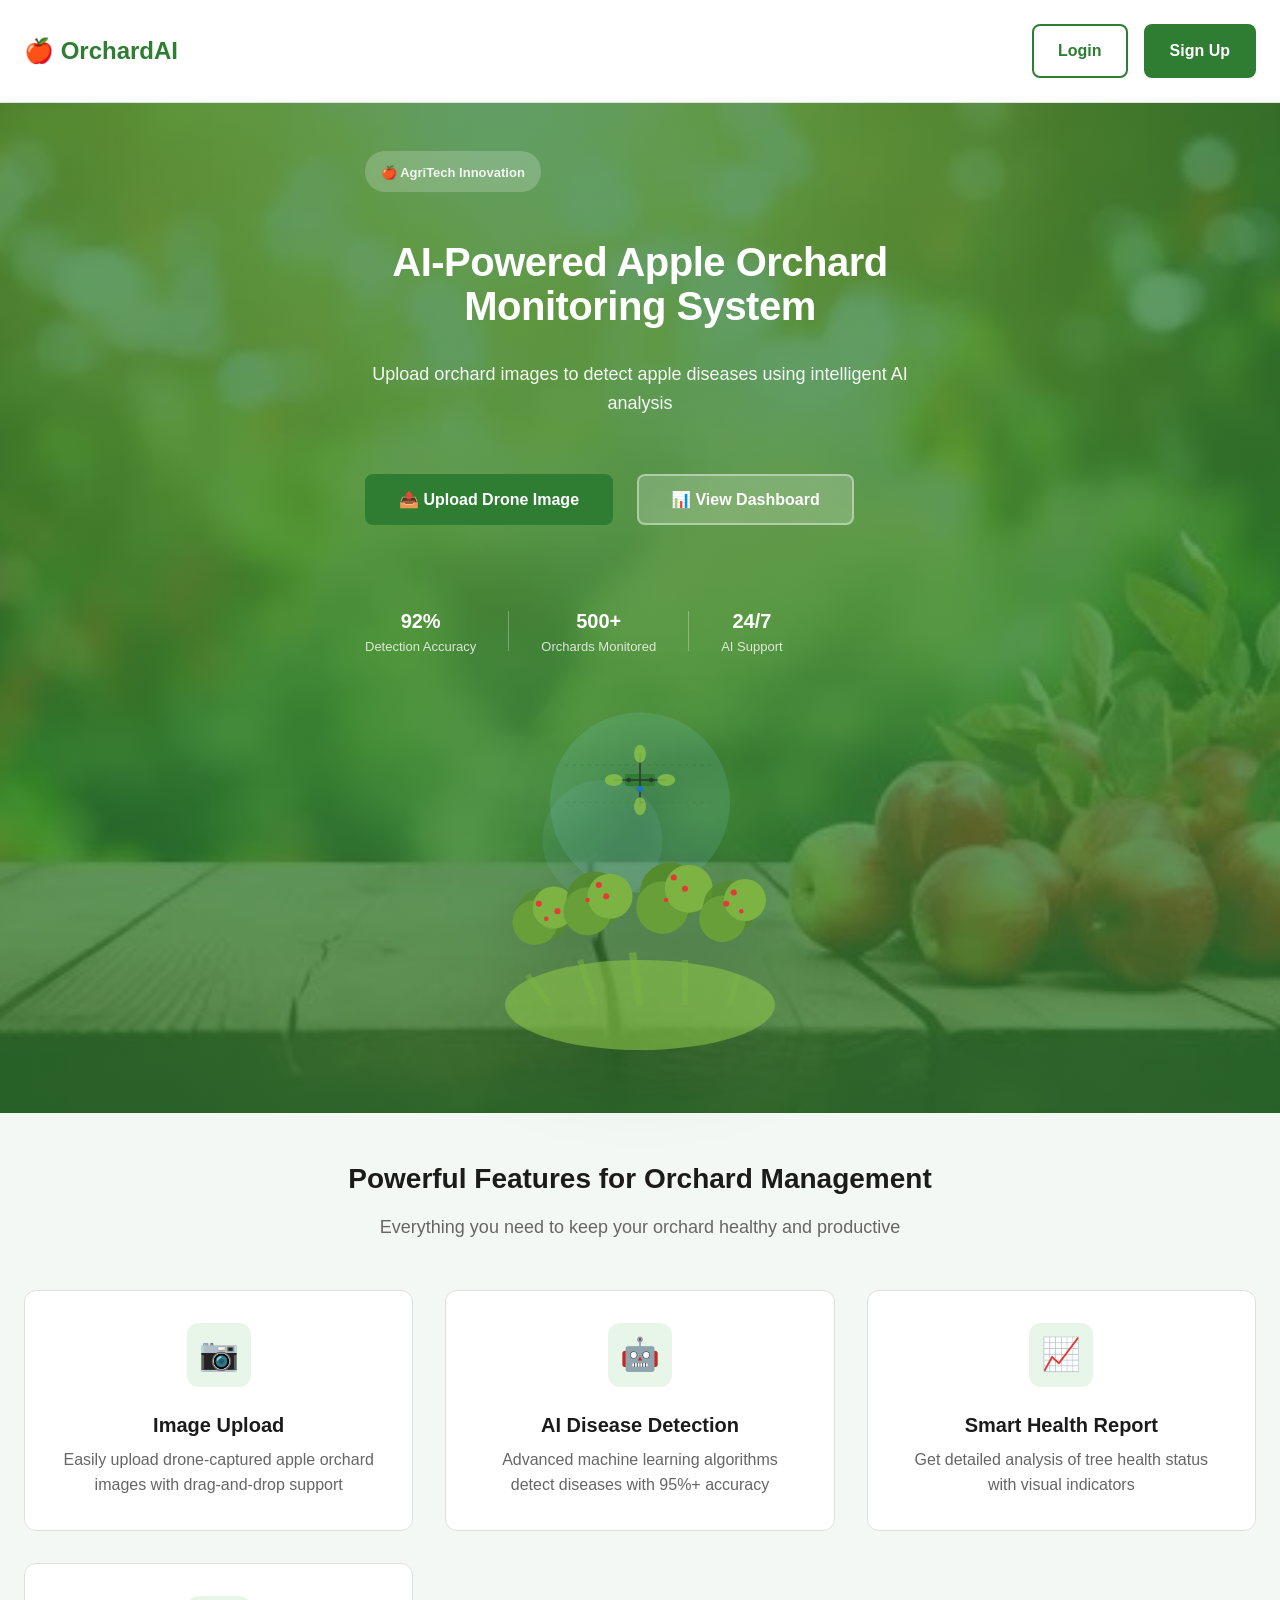
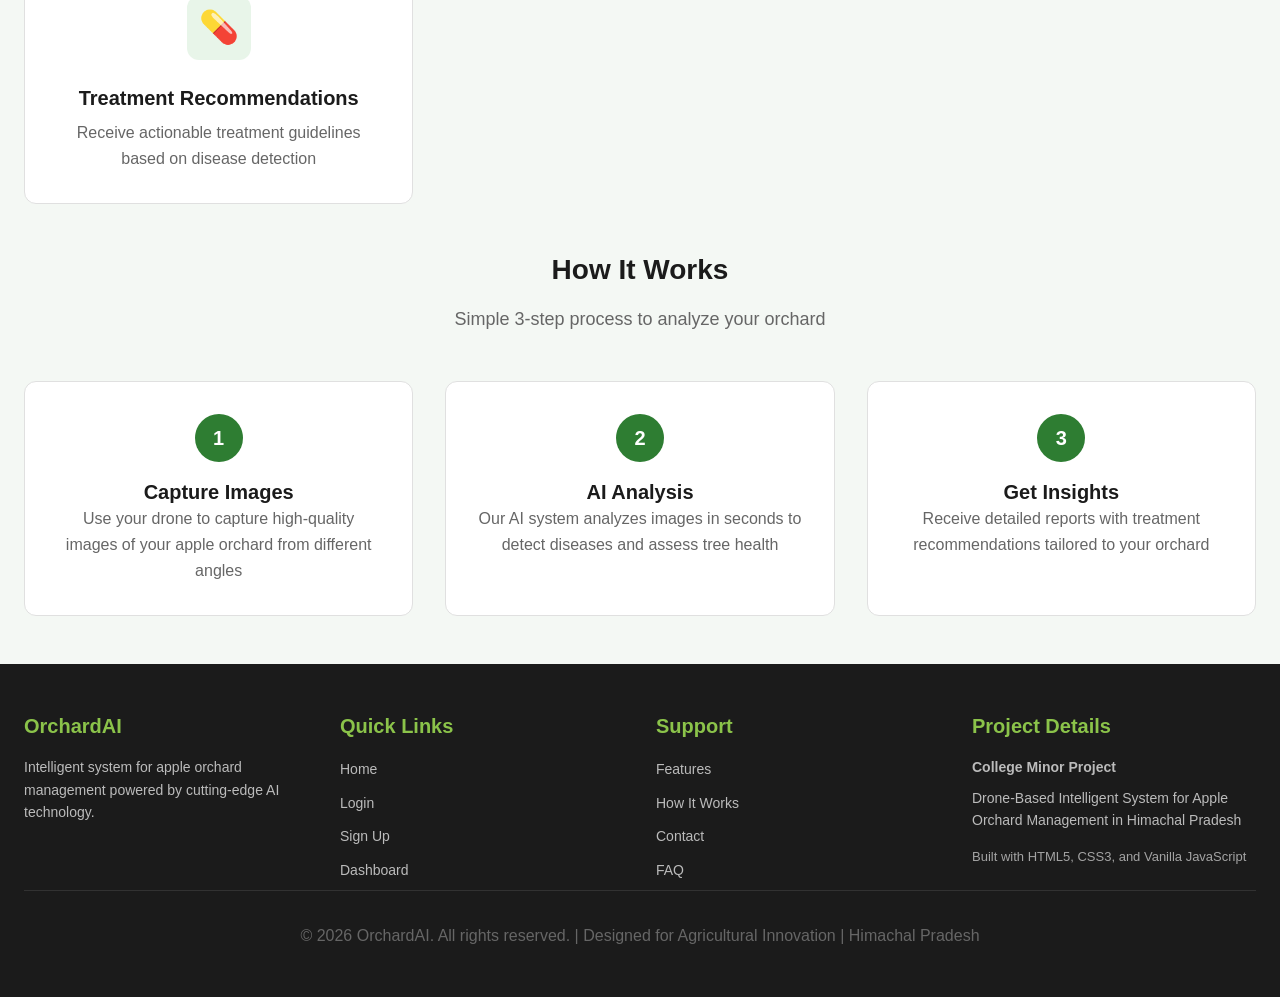
==== frontend/index.html @ b38daec4 "Add files via upload" ====
<!DOCTYPE html>
<html lang="en">
<head>
    <meta charset="UTF-8">
    <meta name="viewport" content="width=device-width, initial-scale=1.0">
    <title>OrchardAI - AI-Powered Apple Orchard Monitoring</title>
    <link rel="stylesheet" href="css/style.css">
</head>
<body>
    <!-- NAVBAR -->
    <nav class="navbar">
        <div class="navbar-content">
            <div class="navbar-brand">
                🍎 OrchardAI
            </div>
            <div class="nav-auth">
                <a href="login.html" class="btn btn-outline">Login</a>
                <a href="signup.html" class="btn btn-primary">Sign Up</a>
            </div>
        </div>
    </nav>

    <!-- HERO SECTION -->
   <section class="hero">
        
        <div class="hero-content container">
            <!-- Left Content -->
            <div class="flex-col gap-4" style="flex: 1; max-width: 550px;">
                <div style="display: inline-block; background-color: rgba(255,255,255,0.2); padding: 8px 16px; border-radius: 20px; width: fit-content; margin-bottom: var(--spacing-2);">
                    <span style="color: rgba(255,255,255,0.9); font-size: 13px; font-weight: 600;">🍎 AgriTech Innovation</span>
                </div>
                
                <h1 style="color: var(--white); line-height: 1.1;">AI-Powered Apple Orchard Monitoring System</h1>
                
                <p style="color: rgba(255,255,255,0.95); font-size: 18px; line-height: 1.6;">Upload orchard images to detect apple diseases using intelligent AI analysis</p>
                
                <div class="hero-buttons" style="justify-content: flex-start; margin-top: var(--spacing-3);">
                    <button class="btn btn-primary" style="padding: 14px 32px; font-size: 16px; gap: 8px; display: flex; align-items: center;" data-action="upload-hero">
                        📤 Upload Drone Image
                    </button>
                    <button class="btn" style="background-color: rgba(255,255,255,0.2); border-color: rgba(255,255,255,0.4); color: var(--white); padding: 14px 32px; font-size: 16px; gap: 8px; display: flex; align-items: center;" data-action="dashboard-hero">
                        📊 View Dashboard
                    </button>
                </div>

                <!-- Trust indicators -->
                <div style="margin-top: var(--spacing-6); display: flex; align-items: center; gap: var(--spacing-4);">
                    <div style="display: flex; flex-direction: column;">
                        <span style="color: var(--white); font-weight: 700; font-size: 20px;">92%</span>
                        <span style="color: rgba(255,255,255,0.8); font-size: 13px;">Detection Accuracy</span>
                    </div>
                    <div style="width: 1px; height: 40px; background-color: rgba(255,255,255,0.3);"></div>
                    <div style="display: flex; flex-direction: column;">
                        <span style="color: var(--white); font-weight: 700; font-size: 20px;">500+</span>
                        <span style="color: rgba(255,255,255,0.8); font-size: 13px;">Orchards Monitored</span>
                    </div>
                    <div style="width: 1px; height: 40px; background-color: rgba(255,255,255,0.3);"></div>
                    <div style="display: flex; flex-direction: column;">
                        <span style="color: var(--white); font-weight: 700; font-size: 20px;">24/7</span>
                        <span style="color: rgba(255,255,255,0.8); font-size: 13px;">AI Support</span>
                    </div>
                </div>
            </div>

            <!-- Right - Drone Orchard Image -->
            <div style="flex: 1; position: relative; height: 500px; display: flex; align-items: center; justify-content: center;">
                <svg viewBox="0 0 400 500" style="width: 100%; height: 100%; max-height: 500px; filter: drop-shadow(0 20px 40px rgba(0,0,0,0.2));">
                    <!-- Background circles for depth -->
                    <circle cx="200" cy="150" r="120" fill="#87CEEB" opacity="0.15"/>
                    <circle cx="150" cy="200" r="80" fill="#87CEEB" opacity="0.1"/>
                    
                    <!-- Orchard terrain -->
                    <ellipse cx="200" cy="420" rx="180" ry="60" fill="#8BC34A" opacity="0.6"/>
                    
                    <!-- Orchard rows (perspective) -->
                    <line x1="50" y1="380" x2="80" y2="420" stroke="#7CB342" stroke-width="8" opacity="0.5"/>
                    <line x1="120" y1="360" x2="140" y2="420" stroke="#7CB342" stroke-width="8" opacity="0.5"/>
                    <line x1="190" y1="350" x2="200" y2="420" stroke="#7CB342" stroke-width="10" opacity="0.6"/>
                    <line x1="260" y1="360" x2="260" y2="420" stroke="#7CB342" stroke-width="8" opacity="0.5"/>
                    <line x1="330" y1="380" x2="320" y2="420" stroke="#7CB342" stroke-width="8" opacity="0.5"/>
                    
                    <!-- Apple trees -->
                    <circle cx="70" cy="300" r="35" fill="#558B2F" opacity="0.8"/>
                    <circle cx="60" cy="310" r="30" fill="#689F38"/>
                    <circle cx="85" cy="290" r="28" fill="#7CB342"/>
                    
                    <circle cx="140" cy="280" r="38" fill="#558B2F" opacity="0.9"/>
                    <circle cx="130" cy="295" r="32" fill="#689F38"/>
                    <circle cx="160" cy="275" r="30" fill="#7CB342"/>
                    
                    <circle cx="240" cy="270" r="40" fill="#558B2F"/>
                    <circle cx="230" cy="290" r="35" fill="#689F38"/>
                    <circle cx="265" cy="265" r="32" fill="#7CB342"/>
                    
                    <circle cx="320" cy="290" r="36" fill="#558B2F" opacity="0.85"/>
                    <circle cx="310" cy="305" r="31" fill="#689F38"/>
                    <circle cx="340" cy="280" r="28" fill="#7CB342"/>
                    
                    <!-- Apples on trees -->
                    <circle cx="65" cy="285" r="4" fill="#E53935"/>
                    <circle cx="90" cy="295" r="4" fill="#E53935"/>
                    <circle cx="75" cy="305" r="3" fill="#E53935"/>
                    <circle cx="145" cy="260" r="4" fill="#E53935"/>
                    <circle cx="155" cy="275" r="4" fill="#E53935"/>
                    <circle cx="130" cy="280" r="3" fill="#E53935"/>
                    <circle cx="245" cy="250" r="4" fill="#E53935"/>
                    <circle cx="260" cy="265" r="4" fill="#E53935"/>
                    <circle cx="235" cy="280" r="3" fill="#E53935"/>
                    <circle cx="325" cy="270" r="4" fill="#E53935"/>
                    <circle cx="315" cy="285" r="4" fill="#E53935"/>
                    <circle cx="335" cy="295" r="3" fill="#E53935"/>
                    
                    <!-- Drone -->
                    <g transform="translate(200, 120)">
                        <!-- Drone body -->
                        <rect x="-20" y="-8" width="40" height="16" fill="#2E7D32" rx="4"/>
                        <circle cx="-15" cy="0" r="3" fill="#333"/>
                        <circle cx="15" cy="0" r="3" fill="#333"/>
                        
                        <!-- Propeller arms -->
                        <line x1="-35" y1="0" x2="35" y2="0" stroke="#333" stroke-width="2"/>
                        <line x1="0" y1="-35" x2="0" y2="35" stroke="#333" stroke-width="2"/>
                        
                        <!-- Propellers -->
                        <ellipse cx="-35" cy="0" rx="12" ry="8" fill="#8BC34A" opacity="0.8"/>
                        <ellipse cx="35" cy="0" rx="12" ry="8" fill="#8BC34A" opacity="0.8"/>
                        <ellipse cx="0" cy="-35" rx="8" ry="12" fill="#8BC34A" opacity="0.8"/>
                        <ellipse cx="0" cy="35" rx="8" ry="12" fill="#8BC34A" opacity="0.8"/>
                        
                        <!-- Camera -->
                        <circle cx="0" cy="12" r="4" fill="#1976D2"/>
                    </g>
                    
                    <!-- Drone scan lines -->
                    <line x1="100" y1="100" x2="300" y2="100" stroke="#2E7D32" stroke-width="2" opacity="0.3" stroke-dasharray="5,5"/>
                    <line x1="100" y1="150" x2="300" y2="150" stroke="#2E7D32" stroke-width="2" opacity="0.2" stroke-dasharray="5,5"/>
                </svg>
            </div>
        </div>
    </section>

    <!-- FEATURES SECTION -->
    <section class="container">
        <div style="text-align: center; margin-bottom: var(--spacing-6); margin-top: var(--spacing-6);">
            <h2>Powerful Features for Orchard Management</h2>
            <p style="margin-top: var(--spacing-2); font-size: 18px;">Everything you need to keep your orchard healthy and productive</p>
        </div>

        <div class="features-grid">
            <div class="card feature-card">
                <div class="feature-icon">📷</div>
                <h3>Image Upload</h3>
                <p>Easily upload drone-captured apple orchard images with drag-and-drop support</p>
            </div>

            <div class="card feature-card">
                <div class="feature-icon">🤖</div>
                <h3>AI Disease Detection</h3>
                <p>Advanced machine learning algorithms detect diseases with 95%+ accuracy</p>
            </div>

            <div class="card feature-card">
                <div class="feature-icon">📈</div>
                <h3>Smart Health Report</h3>
                <p>Get detailed analysis of tree health status with visual indicators</p>
            </div>

            <div class="card feature-card">
                <div class="feature-icon">💊</div>
                <h3>Treatment Recommendations</h3>
                <p>Receive actionable treatment guidelines based on disease detection</p>
            </div>
        </div>
    </section>

    <!-- HOW IT WORKS SECTION -->
    <section class="container" style="margin: var(--spacing-6) 0;">
        <div style="text-align: center; margin-bottom: var(--spacing-6);">
            <h2>How It Works</h2>
            <p style="margin-top: var(--spacing-2); font-size: 18px;">Simple 3-step process to analyze your orchard</p>
        </div>

        <div class="steps-container">
            <div class="step-card card">
                <div class="step-number">1</div>
                <h3>Capture Images</h3>
                <p>Use your drone to capture high-quality images of your apple orchard from different angles</p>
            </div>

            <div class="step-card card">
                <div class="step-number">2</div>
                <h3>AI Analysis</h3>
                <p>Our AI system analyzes images in seconds to detect diseases and assess tree health</p>
            </div>

            <div class="step-card card">
                <div class="step-number">3</div>
                <h3>Get Insights</h3>
                <p>Receive detailed reports with treatment recommendations tailored to your orchard</p>
            </div>
        </div>
    </section>

    <!-- FOOTER -->
    <footer>
        <div class="footer-content">
            <div class="footer-section">
                <h3>OrchardAI</h3>
                <p>Intelligent system for apple orchard management powered by cutting-edge AI technology.</p>
            </div>

            <div class="footer-section">
                <h3>Quick Links</h3>
                <ul class="footer-links">
                    <li><a href="index.html">Home</a></li>
                    <li><a href="login.html">Login</a></li>
                    <li><a href="signup.html">Sign Up</a></li>
                    <li><a href="dashboard.html">Dashboard</a></li>
                </ul>
            </div>

            <div class="footer-section">
                <h3>Support</h3>
                <ul class="footer-links">
                    <li><a href="#features">Features</a></li>
                    <li><a href="#how-it-works">How It Works</a></li>
                    <li><a href="#contact">Contact</a></li>
                    <li><a href="#faq">FAQ</a></li>
                </ul>
            </div>

            <div class="footer-section">
                <h3>Project Details</h3>
                <p><strong>College Minor Project</strong></p>
                <p style="font-size: 14px; margin-top: var(--spacing-1);">Drone-Based Intelligent System for Apple Orchard Management in Himachal Pradesh</p>
                <p style="font-size: 13px; margin-top: var(--spacing-2); color: rgba(255, 255, 255, 0.6);">Built with HTML5, CSS3, and Vanilla JavaScript</p>
            </div>
        </div>

        <div class="footer-bottom">
            <p>&copy; 2026 OrchardAI. All rights reserved. | Designed for Agricultural Innovation | Himachal Pradesh</p>
        </div>
    </footer>

    <script src="js/app.js"></script>
</body>
</html>
---- frontend/css/style.css ----
/* ========================================
   ORCHARD AI - DESIGN SYSTEM
   ======================================== */

/* Color Variables */
:root {
  --primary-green: #2E7D32;
  --accent-green: #8BC34A;
  --background: #F4F8F4;
  --alert-red: #E53935;
  --white: #FFFFFF;
  --text-dark: #1B1B1B;
  --text-gray: #666666;
  --border-gray: #E0E0E0;
  --light-gray: #F9F9F9;
}

/* Spacing Grid (8px) */
:root {
  --spacing-0: 0;
  --spacing-1: 8px;
  --spacing-2: 16px;
  --spacing-3: 24px;
  --spacing-4: 32px;
  --spacing-5: 40px;
  --spacing-6: 48px;
}

/* ========================================
   RESET & BASE STYLES
   ======================================== */

* {
  margin: 0;
  padding: 0;
  box-sizing: border-box;
}

html {
  scroll-behavior: smooth;
}

body {
  font-family: 'Poppins', -apple-system, BlinkMacSystemFont, 'Segoe UI', sans-serif;
  color: var(--text-dark);
  background-color: var(--background);
  line-height: 1.6;
  font-size: 16px;
}

/* Typography */
h1 {
  font-size: 40px;
  font-weight: 700;
  line-height: 1.2;
  letter-spacing: -0.5px;
}

h2 {
  font-size: 28px;
  font-weight: 700;
  line-height: 1.3;
}

h3 {
  font-size: 20px;
  font-weight: 600;
  line-height: 1.4;
}

p {
  font-size: 16px;
  line-height: 1.6;
  color: var(--text-gray);
}

a {
  text-decoration: none;
  color: var(--primary-green);
  transition: all 0.3s ease;
}

a:hover {
  color: var(--accent-green);
}

/* ========================================
   CONTAINER & LAYOUT
   ======================================== */

.container {
  max-width: 1440px;
  margin: 0 auto;
  padding: 0 var(--spacing-3);
}

.flex {
  display: flex;
}

.flex-center {
  display: flex;
  align-items: center;
  justify-content: center;
}

.flex-between {
  display: flex;
  align-items: center;
  justify-content: space-between;
}

.flex-col {
  display: flex;
  flex-direction: column;
}

.gap-1 { gap: var(--spacing-1); }
.gap-2 { gap: var(--spacing-2); }
.gap-3 { gap: var(--spacing-3); }
.gap-4 { gap: var(--spacing-4); }

.mt-1 { margin-top: var(--spacing-1); }
.mt-2 { margin-top: var(--spacing-2); }
.mt-3 { margin-top: var(--spacing-3); }
.mt-4 { margin-top: var(--spacing-4); }
.mt-5 { margin-top: var(--spacing-5); }
.mt-6 { margin-top: var(--spacing-6); }

.mb-1 { margin-bottom: var(--spacing-1); }
.mb-2 { margin-bottom: var(--spacing-2); }
.mb-3 { margin-bottom: var(--spacing-3); }
.mb-4 { margin-bottom: var(--spacing-4); }
.mb-5 { margin-bottom: var(--spacing-5); }
.mb-6 { margin-bottom: var(--spacing-6); }

.px-1 { padding: 0 var(--spacing-1); }
.px-2 { padding: 0 var(--spacing-2); }
.px-3 { padding: 0 var(--spacing-3); }
.px-4 { padding: 0 var(--spacing-4); }

.py-1 { padding: var(--spacing-1) 0; }
.py-2 { padding: var(--spacing-2) 0; }
.py-3 { padding: var(--spacing-3) 0; }
.py-4 { padding: var(--spacing-4) 0; }

.p-1 { padding: var(--spacing-1); }
.p-2 { padding: var(--spacing-2); }
.p-3 { padding: var(--spacing-3); }
.p-4 { padding: var(--spacing-4); }

/* ========================================
   BUTTONS
   ======================================== */

.btn {
  display: inline-flex;
  align-items: center;
  justify-content: center;
  padding: 12px 24px;
  border-radius: 8px;
  border: 2px solid transparent;
  font-size: 16px;
  font-weight: 600;
  cursor: pointer;
  transition: all 0.3s ease;
  font-family: 'Poppins', sans-serif;
  text-align: center;
  white-space: nowrap;
}

.btn-primary {
  background-color: var(--primary-green);
  color: var(--white);
  border-color: var(--primary-green);
}

.btn-primary:hover {
  background-color: #1b5e20;
  border-color: #1b5e20;
  transform: translateY(-2px);
  box-shadow: 0 8px 16px rgba(46, 125, 50, 0.2);
}

.btn-outline {
  background-color: transparent;
  color: var(--primary-green);
  border-color: var(--primary-green);
}

.btn-outline:hover {
  background-color: var(--primary-green);
  color: var(--white);
}

.btn-secondary {
  background-color: var(--accent-green);
  color: var(--white);
  border-color: var(--accent-green);
}

.btn-secondary:hover {
  background-color: #7cb342;
  border-color: #7cb342;
}

.btn-danger {
  background-color: var(--alert-red);
  color: var(--white);
  border-color: var(--alert-red);
}

.btn-danger:hover {
  background-color: #c62828;
  border-color: #c62828;
}

.btn-ghost {
  background-color: transparent;
  color: var(--text-dark);
  border-color: transparent;
  font-weight: 500;
}

.btn-ghost:hover {
  background-color: var(--light-gray);
  border-color: var(--border-gray);
}

.btn-small {
  padding: 8px 16px;
  font-size: 14px;
}

.btn-large {
  padding: 16px 32px;
  font-size: 18px;
  width: 100%;
}

.btn:disabled {
  opacity: 0.5;
  cursor: not-allowed;
}

/* ========================================
   NAVBAR
   ======================================== */

.navbar {
  background-color: var(--white);
  border-bottom: 1px solid var(--border-gray);
  padding: var(--spacing-3) 0;
  position: sticky;
  top: 0;
  z-index: 100;
}

.navbar-content {
  display: flex;
  align-items: center;
  justify-content: space-between;
  max-width: 1440px;
  margin: 0 auto;
  padding: 0 var(--spacing-3);
}

.navbar-brand {
  font-size: 24px;
  font-weight: 700;
  color: var(--primary-green);
  display: flex;
  align-items: center;
  gap: var(--spacing-1);
}

.navbar-links {
  display: flex;
  align-items: center;
  gap: var(--spacing-3);
  list-style: none;
}

.navbar-links a {
  color: var(--text-dark);
  font-weight: 500;
  transition: color 0.3s ease;
}

.navbar-links a:hover {
  color: var(--primary-green);
}

.nav-auth {
  display: flex;
  gap: var(--spacing-2);
  align-items: center;
}

.profile-dropdown {
  position: relative;
}

.profile-icon {
  width: 40px;
  height: 40px;
  border-radius: 50%;
  background-color: var(--accent-green);
  color: var(--white);
  display: flex;
  align-items: center;
  justify-content: center;
  font-weight: 600;
  cursor: pointer;
  transition: all 0.3s ease;
}

.profile-icon:hover {
  background-color: var(--primary-green);
}

.dropdown-menu {
  position: absolute;
  top: 100%;
  right: 0;
  background-color: var(--white);
  border: 1px solid var(--border-gray);
  border-radius: 8px;
  min-width: 180px;
  margin-top: var(--spacing-1);
  box-shadow: 0 4px 12px rgba(0, 0, 0, 0.1);
  display: none;
  z-index: 101;
}

.dropdown-menu.active {
  display: block;
}

.dropdown-menu a {
  display: block;
  padding: var(--spacing-2) var(--spacing-3);
  color: var(--text-dark);
  border-bottom: 1px solid var(--border-gray);
  transition: background-color 0.3s ease;
}

.dropdown-menu a:last-child {
  border-bottom: none;
}

.dropdown-menu a:hover {
  background-color: var(--background);
  color: var(--primary-green);
}

/* ========================================
   SIDEBAR
   ======================================== */

.sidebar {
  width: 280px;
  background-color: var(--white);
  border-right: 1px solid var(--border-gray);
  padding: var(--spacing-4) var(--spacing-2);
  min-height: calc(100vh - 70px);
  position: sticky;
  top: 70px;
}

.sidebar-menu {
  list-style: none;
  display: flex;
  flex-direction: column;
  gap: var(--spacing-1);
}

.sidebar-menu a {
  display: flex;
  align-items: center;
  gap: var(--spacing-2);
  padding: var(--spacing-2) var(--spacing-3);
  color: var(--text-dark);
  border-radius: 8px;
  font-weight: 500;
  transition: all 0.3s ease;
}

.sidebar-menu a:hover,
.sidebar-menu a.active {
  background-color: var(--background);
  color: var(--primary-green);
}

.sidebar-menu a.active {
  background-color: #e8f5e9;
  border-left: 3px solid var(--primary-green);
  padding-left: calc(var(--spacing-3) - 3px);
}

/* ========================================
   CARDS
   ======================================== */

.card {
  background-color: var(--white);
  border-radius: 12px;
  border: 1px solid var(--border-gray);
  padding: var(--spacing-3);
  transition: all 0.3s ease;
}

.card:hover {
  box-shadow: 0 8px 24px rgba(0, 0, 0, 0.1);
  transform: translateY(-4px);
}

.card-title {
  font-size: 18px;
  font-weight: 600;
  margin-bottom: var(--spacing-2);
  color: var(--text-dark);
}

.card-content {
  color: var(--text-gray);
}

/* ========================================
   FORMS
   ======================================== */

.form-group {
  display: flex;
  flex-direction: column;
  gap: var(--spacing-1);
  margin-bottom: var(--spacing-3);
}

.form-group label {
  font-weight: 600;
  color: var(--text-dark);
  font-size: 14px;
}

.form-input,
.form-textarea {
  padding: 12px 16px;
  border: 1px solid var(--border-gray);
  border-radius: 8px;
  font-family: 'Poppins', sans-serif;
  font-size: 16px;
  transition: all 0.3s ease;
}

.form-input:focus,
.form-textarea:focus {
  outline: none;
  border-color: var(--primary-green);
  background-color: #fafafa;
  box-shadow: 0 0 0 3px rgba(46, 125, 50, 0.1);
}

.form-textarea {
  resize: vertical;
  min-height: 120px;
}

/* ========================================
   STATUS INDICATORS
   ======================================== */

.status-badge {
  display: inline-flex;
  align-items: center;
  gap: var(--spacing-1);
  padding: 6px 12px;
  border-radius: 20px;
  font-size: 13px;
  font-weight: 600;
}

.status-green {
  background-color: #e8f5e9;
  color: #1b5e20;
}

.status-yellow {
  background-color: #fff3e0;
  color: #e65100;
}

.status-red {
  background-color: #ffebee;
  color: #c62828;
}

.status-indicator {
  display: inline-block;
  width: 12px;
  height: 12px;
  border-radius: 50%;
}

.status-indicator.green {
  background-color: #4caf50;
}

.status-indicator.yellow {
  background-color: #ff9800;
}

.status-indicator.red {
  background-color: #f44336;
}

/* ========================================
   HERO SECTION
   ======================================== */

.hero {
  min-height: 650px;

  /* Orchard Background + Soft Green Overlay */
  background-image: 
    linear-gradient(
      rgba(46, 125, 50, 0.75),
      rgba(46, 125, 50, 0.75)
    ),
    url("../assets/images/orchard-bg.webp");

  background-size: cover;
  background-position: center;
  background-repeat: no-repeat;

  color: var(--white);
  padding: var(--spacing-6) var(--spacing-3);

  display: flex;
  align-items: center;
  justify-content: center;
  text-align: center;
}

/* Hero Content Wrapper */
.hero-content {
  display: flex;
  flex-direction: column;
  align-items: center;
  gap: var(--spacing-4);

  max-width: 900px;
  width: 100%;
  margin: 0 auto;
}

/* Main Heading */
.hero h1 {
  color: var(--white);
  max-width: 700px;
  line-height: 1.2;
  font-weight: 700;
}

/* Subtitle */
.hero p {
  color: rgba(255, 255, 255, 0.95);
  font-size: 18px;
  max-width: 550px;
  line-height: 1.6;
}

/* Buttons */
.hero-buttons {
  display: flex;
  gap: var(--spacing-3);
  justify-content: center;
  flex-wrap: wrap;
  margin-top: var(--spacing-2);
}

/* Optional Illustration */
.hero-illustration {
  width: 100%;
  max-width: 500px;
  height: auto;
  border-radius: 12px;
  margin-top: var(--spacing-4);
}
/* ========================================
   FEATURES GRID
   ======================================== */

.features-grid {
  display: grid;
  grid-template-columns: repeat(auto-fit, minmax(300px, 1fr));
  gap: var(--spacing-4);
  margin: var(--spacing-6) 0;
}

.feature-card {
  text-align: center;
  padding: var(--spacing-4);
}

.feature-icon {
  width: 64px;
  height: 64px;
  margin: 0 auto var(--spacing-3) auto;
  background-color: #e8f5e9;
  border-radius: 12px;
  display: flex;
  align-items: center;
  justify-content: center;
  font-size: 32px;
}

.feature-card h3 {
  margin-bottom: var(--spacing-1);
}

/* ========================================
   STEPS SECTION
   ======================================== */

.steps-container {
  display: grid;
  grid-template-columns: repeat(auto-fit, minmax(280px, 1fr));
  gap: var(--spacing-4);
  margin: var(--spacing-6) 0;
}

.step-card {
  text-align: center;
  padding: var(--spacing-4);
  position: relative;
}

.step-number {
  display: inline-flex;
  align-items: center;
  justify-content: center;
  width: 48px;
  height: 48px;
  border-radius: 50%;
  background-color: var(--primary-green);
  color: var(--white);
  font-weight: 700;
  font-size: 20px;
  margin-bottom: var(--spacing-2);
}

/* ========================================
   DASHBOARD LAYOUT
   ======================================== */

.dashboard-layout {
  display: flex;
  min-height: 100vh;
}

.dashboard-content {
  flex: 1;
  padding: var(--spacing-4);
}

.dashboard-header {
  margin-bottom: var(--spacing-4);
}

.dashboard-grid {
  display: grid;
  grid-template-columns: repeat(auto-fit, minmax(250px, 1fr));
  gap: var(--spacing-3);
  margin-bottom: var(--spacing-4);
}

.stat-card {
  background-color: var(--white);
  border: 1px solid var(--border-gray);
  border-radius: 12px;
  padding: var(--spacing-3);
  text-align: center;
}

.stat-value {
  font-size: 36px;
  font-weight: 700;
  color: var(--primary-green);
  margin-bottom: var(--spacing-1);
}

.stat-label {
  font-size: 14px;
  color: var(--text-gray);
  text-transform: uppercase;
  letter-spacing: 0.5px;
}

/* ========================================
   UPLOAD SECTION
   ======================================== */

.upload-section {
  max-width: 800px;
  margin: 0 auto;
}

.upload-box {
  border: 2px dashed var(--primary-green);
  border-radius: 12px;
  padding: var(--spacing-6);
  text-align: center;
  background-color: #f1f8f5;
  transition: all 0.3s ease;
  cursor: pointer;
}

.upload-box:hover {
  background-color: #e8f5e9;
  border-color: var(--accent-green);
}

.upload-box.dragover {
  background-color: #e8f5e9;
  border-color: var(--accent-green);
  transform: scale(1.02);
}

.upload-icon {
  font-size: 48px;
  margin-bottom: var(--spacing-2);
}

.upload-text {
  font-size: 16px;
  color: var(--text-dark);
  margin-bottom: var(--spacing-1);
}

.upload-box p {
  color: var(--text-gray);
  font-size: 14px;
  margin-bottom: var(--spacing-3);
}

.file-input {
  display: none;
}

.image-preview {
  max-width: 100%;
  width: 100%;
  border-radius: 12px;
  margin-top: var(--spacing-3);
  display: none;
  max-height: 500px;
  object-fit: cover;
}

.image-preview.active {
  display: block;
}

.loading-spinner {
  display: inline-block;
  width: 40px;
  height: 40px;
  border: 4px solid var(--border-gray);
  border-top: 4px solid var(--primary-green);
  border-radius: 50%;
  animation: spin 1s linear infinite;
  margin-right: var(--spacing-2);
}

@keyframes spin {
  0% { transform: rotate(0deg); }
  100% { transform: rotate(360deg); }
}

.loading-state {
  display: none;
  text-align: center;
  padding: var(--spacing-4);
}

.loading-state.active {
  display: block;
}

/* ========================================
   RESULT SECTION
   ======================================== */

.result-container {
  display: grid;
  grid-template-columns: 1fr 1fr;
  gap: var(--spacing-4);
  margin: var(--spacing-4) 0;
}

.result-image-container {
  position: relative;
  border-radius: 12px;
  overflow: hidden;
  background-color: var(--light-gray);
}

.result-image {
  width: 100%;
  height: auto;
  display: block;
  border-radius: 12px;
}

.infected-overlay {
  position: absolute;
  top: 20%;
  left: 15%;
  width: 60%;
  height: 50%;
  border: 3px solid var(--alert-red);
  border-radius: 8px;
  background-color: rgba(229, 57, 53, 0.1);
}

.result-details {
  display: flex;
  flex-direction: column;
  gap: var(--spacing-3);
}

.result-card {
  background-color: var(--white);
  border: 1px solid var(--border-gray);
  border-radius: 12px;
  padding: var(--spacing-3);
}

.result-title {
  font-size: 16px;
  font-weight: 600;
  color: var(--text-gray);
  text-transform: uppercase;
  letter-spacing: 0.5px;
  margin-bottom: var(--spacing-1);
}

.disease-name {
  font-size: 28px;
  font-weight: 700;
  color: var(--text-dark);
  margin-bottom: var(--spacing-2);
}

.confidence-score {
  display: flex;
  align-items: center;
  gap: var(--spacing-2);
}

.confidence-value {
  font-size: 24px;
  font-weight: 700;
  color: var(--primary-green);
}

.health-status {
  display: flex;
  align-items: center;
  gap: var(--spacing-2);
  padding: var(--spacing-2) var(--spacing-3);
  border-radius: 8px;
}

.treatment-recommendations {
  background-color: var(--white);
  border: 1px solid var(--border-gray);
  border-radius: 12px;
  padding: var(--spacing-3);
}

.treatment-list {
  list-style: none;
  display: flex;
  flex-direction: column;
  gap: var(--spacing-2);
}

.treatment-item {
  padding-left: var(--spacing-3);
  position: relative;
  color: var(--text-gray);
  line-height: 1.6;
}

.treatment-item:before {
  content: "✓";
  position: absolute;
  left: 0;
  color: var(--primary-green);
  font-weight: 700;
}

/* ========================================
   CHARTS
   ======================================== */

.charts-grid {
  display: grid;
  grid-template-columns: repeat(auto-fit, minmax(400px, 1fr));
  gap: var(--spacing-4);
  margin-bottom: var(--spacing-4);
}

.chart-container {
  background-color: var(--white);
  border: 1px solid var(--border-gray);
  border-radius: 12px;
  padding: var(--spacing-3);
}

.chart-title {
  font-size: 18px;
  font-weight: 600;
  margin-bottom: var(--spacing-3);
  color: var(--text-dark);
}

canvas {
  max-width: 100%;
}

/* ========================================
   ACTIVITY SECTION
   ======================================== */

.activity-section {
  background-color: var(--white);
  border: 1px solid var(--border-gray);
  border-radius: 12px;
  padding: var(--spacing-3);
}

.activity-list {
  list-style: none;
}

.activity-item {
  padding: var(--spacing-2) 0;
  border-bottom: 1px solid var(--border-gray);
  display: flex;
  gap: var(--spacing-2);
}

.activity-item:last-child {
  border-bottom: none;
}

.activity-time {
  font-size: 12px;
  color: var(--text-gray);
  min-width: 80px;
}

.activity-description {
  color: var(--text-dark);
  font-size: 14px;
}

/* ========================================
   FOOTER
   ======================================== */

footer {
  background-color: var(--text-dark);
  color: var(--white);
  padding: var(--spacing-6) var(--spacing-3);
  margin-top: var(--spacing-6);
}

.footer-content {
  max-width: 1440px;
  margin: 0 auto;
  display: grid;
  grid-template-columns: repeat(auto-fit, minmax(250px, 1fr));
  gap: var(--spacing-4);
}

.footer-section h3 {
  color: var(--accent-green);
  margin-bottom: var(--spacing-2);
}

.footer-section p {
  color: rgba(255, 255, 255, 0.7);
  font-size: 14px;
}

.footer-links {
  list-style: none;
}

.footer-links li {
  margin-bottom: var(--spacing-1);
}

.footer-links a {
  color: rgba(255, 255, 255, 0.7);
  font-size: 14px;
}

.footer-links a:hover {
  color: var(--accent-green);
}

.footer-bottom {
  text-align: center;
  padding-top: var(--spacing-4);
  border-top: 1px solid rgba(255, 255, 255, 0.1);
  color: rgba(255, 255, 255, 0.6);
  font-size: 14px;
}

/* ========================================
   UTILITY CLASSES
   ======================================== */

.hidden {
  display: none !important;
}

.text-center {
  text-align: center;
}

.text-right {
  text-align: right;
}

.text-muted {
  color: var(--text-gray);
}

.text-success {
  color: #4caf50;
}

.text-danger {
  color: var(--alert-red);
}

.text-primary {
  color: var(--primary-green);
}

.bg-light {
  background-color: var(--background);
}

.border-radius-8 {
  border-radius: 8px;
}

.border-radius-12 {
  border-radius: 12px;
}

/* ========================================
   RESPONSIVE DESIGN
   ======================================== */

@media (max-width: 1024px) {
  .container {
    padding: 0 var(--spacing-2);
  }

  .dashboard-layout {
    flex-direction: column;
  }

  .sidebar {
    width: 100%;
    min-height: auto;
    border-right: none;
    border-bottom: 1px solid var(--border-gray);
    padding: var(--spacing-2);
  }

  .sidebar-menu {
    flex-direction: row;
    gap: var(--spacing-2);
    flex-wrap: wrap;
  }

  .result-container {
    grid-template-columns: 1fr;
  }

  .charts-grid {
    grid-template-columns: 1fr;
    gap: var(--spacing-3);
  }
}

@media (max-width: 768px) {
  h1 {
    font-size: 32px;
  }

  h2 {
    font-size: 24px;
  }

  .features-grid,
  .steps-container {
    grid-template-columns: 1fr;
  }

  .hero-buttons {
    flex-direction: column;
    align-items: center;
  }

  .btn-large {
    width: 100%;
  }

  .navbar-links {
    gap: var(--spacing-2);
  }
}

@media (max-width: 480px) {
  .container {
    padding: 0 var(--spacing-2);
  }

  h1 {
    font-size: 24px;
  }

  h2 {
    font-size: 20px;
  }

  .dashboard-grid {
    grid-template-columns: 1fr;
  }
}
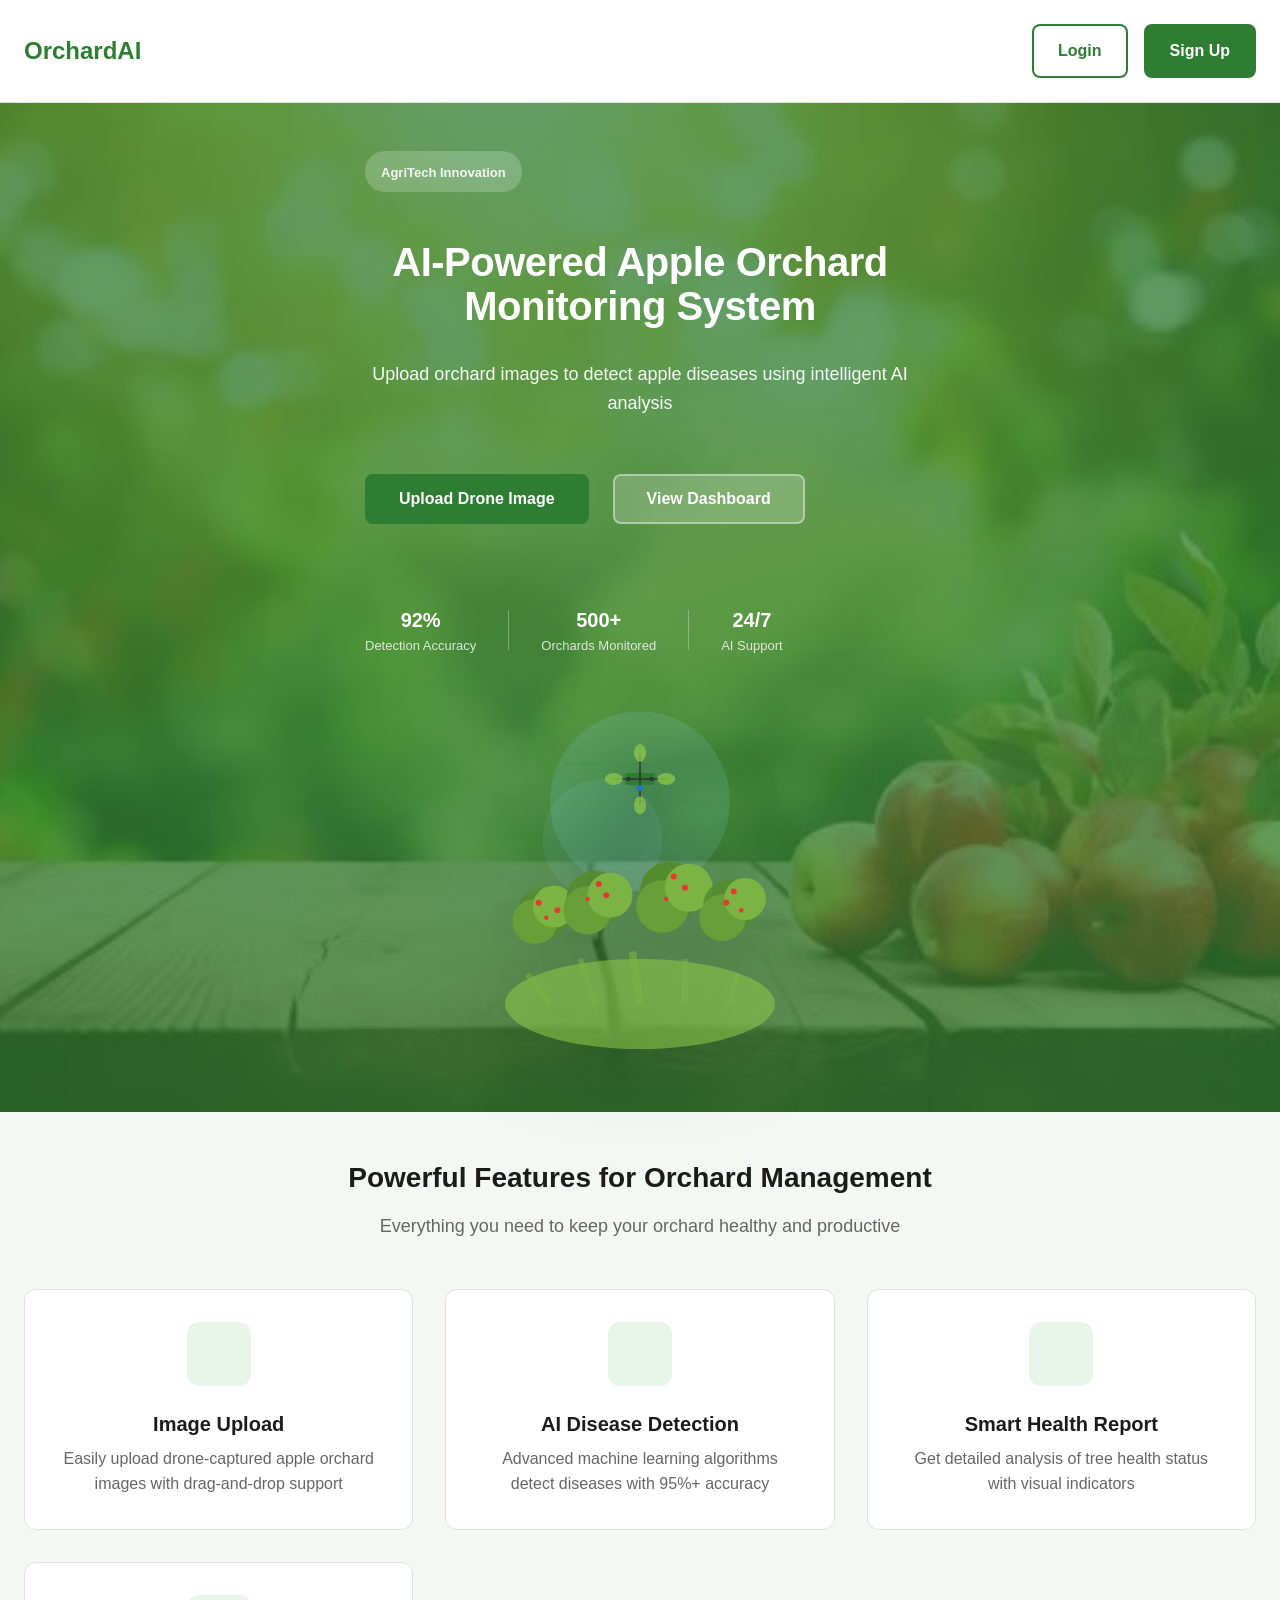
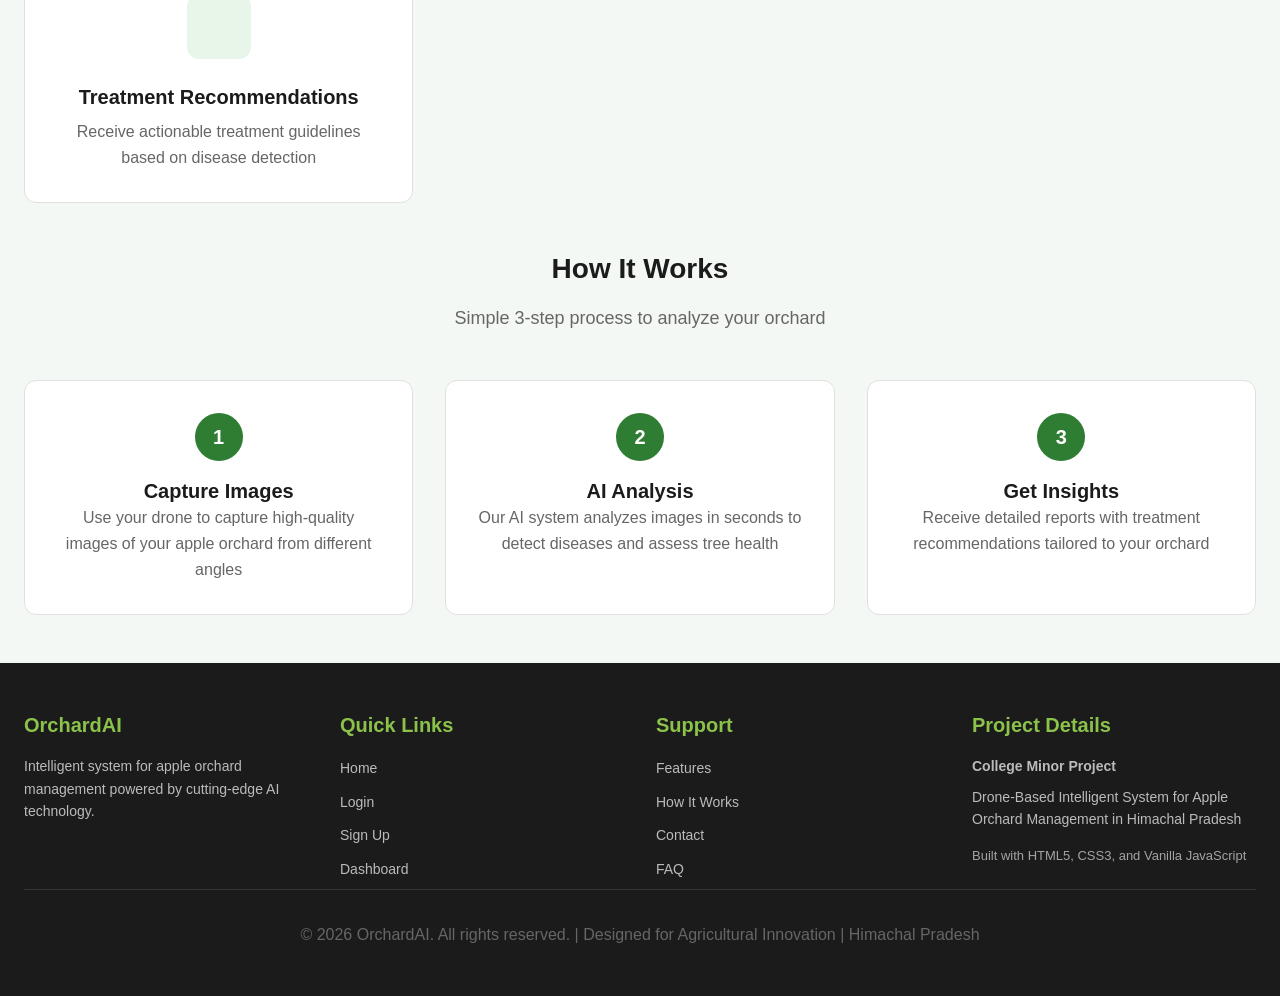
==== commit bd4e14f8: "Add files via upload" ====
--- a/frontend/index.html
+++ b/frontend/index.html
@@ -11,7 +11,7 @@
     <nav class="navbar">
         <div class="navbar-content">
             <div class="navbar-brand">
-                🍎 OrchardAI
+                 OrchardAI
             </div>
             <div class="nav-auth">
                 <a href="login.html" class="btn btn-outline">Login</a>
@@ -27,7 +27,7 @@
             <!-- Left Content -->
             <div class="flex-col gap-4" style="flex: 1; max-width: 550px;">
                 <div style="display: inline-block; background-color: rgba(255,255,255,0.2); padding: 8px 16px; border-radius: 20px; width: fit-content; margin-bottom: var(--spacing-2);">
-                    <span style="color: rgba(255,255,255,0.9); font-size: 13px; font-weight: 600;">🍎 AgriTech Innovation</span>
+                    <span style="color: rgba(255,255,255,0.9); font-size: 13px; font-weight: 600;"> AgriTech Innovation</span>
                 </div>
                 
                 <h1 style="color: var(--white); line-height: 1.1;">AI-Powered Apple Orchard Monitoring System</h1>
@@ -36,10 +36,10 @@
                 
                 <div class="hero-buttons" style="justify-content: flex-start; margin-top: var(--spacing-3);">
                     <button class="btn btn-primary" style="padding: 14px 32px; font-size: 16px; gap: 8px; display: flex; align-items: center;" data-action="upload-hero">
-                        📤 Upload Drone Image
+                         Upload Drone Image
                     </button>
                     <button class="btn" style="background-color: rgba(255,255,255,0.2); border-color: rgba(255,255,255,0.4); color: var(--white); padding: 14px 32px; font-size: 16px; gap: 8px; display: flex; align-items: center;" data-action="dashboard-hero">
-                        📊 View Dashboard
+                         View Dashboard
                     </button>
                 </div>
 
@@ -148,25 +148,25 @@
 
         <div class="features-grid">
             <div class="card feature-card">
-                <div class="feature-icon">📷</div>
+                <div class="feature-icon"></div>
                 <h3>Image Upload</h3>
                 <p>Easily upload drone-captured apple orchard images with drag-and-drop support</p>
             </div>
 
             <div class="card feature-card">
-                <div class="feature-icon">🤖</div>
+                <div class="feature-icon"></div>
                 <h3>AI Disease Detection</h3>
                 <p>Advanced machine learning algorithms detect diseases with 95%+ accuracy</p>
             </div>
 
             <div class="card feature-card">
-                <div class="feature-icon">📈</div>
+                <div class="feature-icon"></div>
                 <h3>Smart Health Report</h3>
                 <p>Get detailed analysis of tree health status with visual indicators</p>
             </div>
 
             <div class="card feature-card">
-                <div class="feature-icon">💊</div>
+                <div class="feature-icon"></div>
                 <h3>Treatment Recommendations</h3>
                 <p>Receive actionable treatment guidelines based on disease detection</p>
             </div>
--- a/frontend/css/style.css
+++ b/frontend/css/style.css
@@ -1,6 +1,4 @@
-/* ========================================
-   ORCHARD AI - DESIGN SYSTEM
-   ======================================== */
+/* ORCHARD AI - DESIGN SYSTEM */
 
 /* Color Variables */
 :root {
@@ -26,9 +24,7 @@
   --spacing-6: 48px;
 }
 
-/* ========================================
-   RESET & BASE STYLES
-   ======================================== */
+/* RESET & BASE STYLES */
 
 * {
   margin: 0;
@@ -84,9 +80,7 @@
   color: var(--accent-green);
 }
 
-/* ========================================
-   CONTAINER & LAYOUT
-   ======================================== */
+/* CONTAINER & LAYOUT */
 
 .container {
   max-width: 1440px;
@@ -149,9 +143,7 @@
 .p-3 { padding: var(--spacing-3); }
 .p-4 { padding: var(--spacing-4); }
 
-/* ========================================
-   BUTTONS
-   ======================================== */
+/* BUTTONS */
 
 .btn {
   display: inline-flex;
@@ -243,9 +235,7 @@
   cursor: not-allowed;
 }
 
-/* ========================================
-   NAVBAR
-   ======================================== */
+/* NAVBAR */
 
 .navbar {
   background-color: var(--white);
@@ -354,9 +344,7 @@
   color: var(--primary-green);
 }
 
-/* ========================================
-   SIDEBAR
-   ======================================== */
+/* SIDEBAR */
 
 .sidebar {
   width: 280px;
@@ -398,9 +386,7 @@
   padding-left: calc(var(--spacing-3) - 3px);
 }
 
-/* ========================================
-   CARDS
-   ======================================== */
+/* CARDS */
 
 .card {
   background-color: var(--white);
@@ -426,9 +412,7 @@
   color: var(--text-gray);
 }
 
-/* ========================================
-   FORMS
-   ======================================== */
+/* FORMS */
 
 .form-group {
   display: flex;
@@ -466,9 +450,7 @@
   min-height: 120px;
 }
 
-/* ========================================
-   STATUS INDICATORS
-   ======================================== */
+/* STATUS INDICATORS */
 
 .status-badge {
   display: inline-flex;
@@ -514,9 +496,7 @@
   background-color: #f44336;
 }
 
-/* ========================================
-   HERO SECTION
-   ======================================== */
+/* HERO SECTION */
 
 .hero {
   min-height: 650px;
@@ -587,9 +567,7 @@
   border-radius: 12px;
   margin-top: var(--spacing-4);
 }
-/* ========================================
-   FEATURES GRID
-   ======================================== */
+/* FEATURES GRID */
 
 .features-grid {
   display: grid;
@@ -619,9 +597,7 @@
   margin-bottom: var(--spacing-1);
 }
 
-/* ========================================
-   STEPS SECTION
-   ======================================== */
+/* STEPS SECTION */
 
 .steps-container {
   display: grid;
@@ -650,9 +626,7 @@
   margin-bottom: var(--spacing-2);
 }
 
-/* ========================================
-   DASHBOARD LAYOUT
-   ======================================== */
+/* DASHBOARD LAYOUT */
 
 .dashboard-layout {
   display: flex;
@@ -697,9 +671,7 @@
   letter-spacing: 0.5px;
 }
 
-/* ========================================
-   UPLOAD SECTION
-   ======================================== */
+/* UPLOAD SECTION */
 
 .upload-section {
   max-width: 800px;
@@ -788,9 +760,7 @@
   display: block;
 }
 
-/* ========================================
-   RESULT SECTION
-   ======================================== */
+/* RESULT SECTION */
 
 .result-container {
   display: grid;
@@ -902,9 +872,7 @@
   font-weight: 700;
 }
 
-/* ========================================
-   CHARTS
-   ======================================== */
+/* CHARTS */
 
 .charts-grid {
   display: grid;
@@ -931,9 +899,7 @@
   max-width: 100%;
 }
 
-/* ========================================
-   ACTIVITY SECTION
-   ======================================== */
+/* ACTIVITY SECTION */
 
 .activity-section {
   background-color: var(--white);
@@ -968,9 +934,7 @@
   font-size: 14px;
 }
 
-/* ========================================
-   FOOTER
-   ======================================== */
+/* FOOTER */
 
 footer {
   background-color: var(--text-dark);
@@ -1022,9 +986,7 @@
   font-size: 14px;
 }
 
-/* ========================================
-   UTILITY CLASSES
-   ======================================== */
+/* UTILITY CLASSES */
 
 .hidden {
   display: none !important;
@@ -1066,9 +1028,7 @@
   border-radius: 12px;
 }
 
-/* ========================================
-   RESPONSIVE DESIGN
-   ======================================== */
+/* RESPONSIVE DESIGN */
 
 @media (max-width: 1024px) {
   .container {
